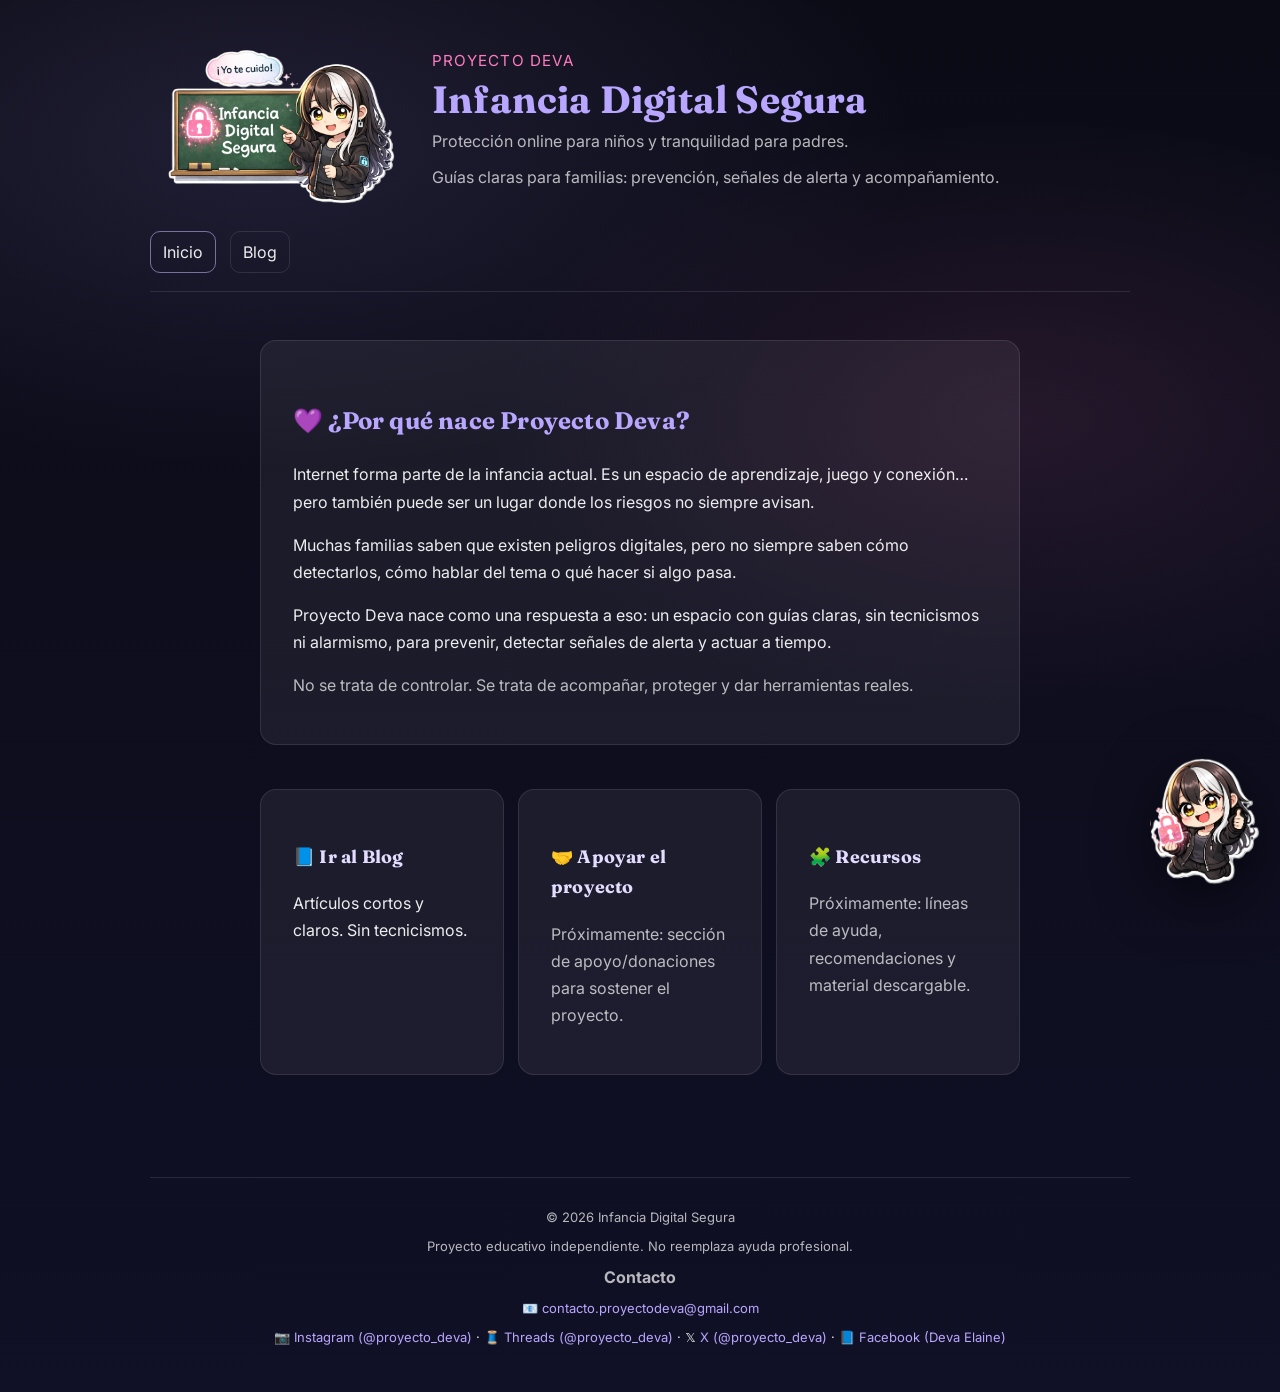
==== index.html @ b54700ee "v1.6.0 ## [v1.6.0] - 21/03/2026 ### Agregado -Se agregas redes sociales -nuevo blog "como-hablar-sin" ====
<!DOCTYPE html>
<html lang="es">
<head>
  <meta charset="UTF-8" />
  <meta name="viewport" content="width=device-width, initial-scale=1.0" />
  <link rel="icon" type="image/png" href="assets/favicon.png">

  <title>Infancia Digital Segura — Proyecto Deva</title>

  <link rel="canonical" href="https://proyectodeva.com.ar/">

  <link rel="preconnect" href="https://fonts.googleapis.com">
  <link rel="preconnect" href="https://fonts.gstatic.com" crossorigin>
  <link href="https://fonts.googleapis.com/css2?family=Fraunces:opsz,wght@9..144,600;9..144,700&family=Inter:wght@400;500;600&display=swap" rel="stylesheet">

  <meta property="og:title" content="Infancia Digital Segura">
  <meta property="og:description" content="Guías claras para familias: señales de alerta, prevención y acompañamiento.">
  <meta property="og:type" content="website">
  <meta property="og:url" content="https://proyectodeva.com.ar/">
  <meta property="og:image" content="https://proyectodeva.com.ar/assets/og.png">

  <meta name="twitter:card" content="summary_large_image">
  <meta name="twitter:image" content="https://proyectodeva.com.ar/assets/og.png">
  <meta name="twitter:title" content="Infancia Digital Segura">
  <meta name="twitter:description" content="Guías claras para familias: señales de alerta, prevención y acompañamiento.">

  <meta name="description" content="Proyecto educativo con guías claras para ayudar a familias a prevenir riesgos digitales." />
  <link rel="stylesheet" href="style.css" />

  <script defer src="https://cloud.umami.is/script.js"
        data-website-id="581198da-6746-4ecf-85ae-445f8507fffd">
  </script>
</head>

<body>

 <a class="deva-float" href="deva.html" aria-label="Conocer a Deva">
  <img src="assets/deva-sticker.png" alt="Deva, guardiana del proyecto">
</a>

  <header class="container header">

    <!-- HERO: Deva a la izquierda + texto a la derecha -->
    <div class="brand hero-layout">

      <div class="hero-image">
        <img src="assets/deva-hero.png" alt="Deva presentando Infancia Digital Segura">
      </div>

      <div class="hero-text">
        <p class="kicker">Proyecto Deva</p>

        <h1>Infancia Digital Segura</h1>

        <p class="subtitle">Protección online para niños y tranquilidad para padres.</p>

        <p class="muted">
          Guías claras para familias: prevención, señales de alerta y acompañamiento.
        </p>
      </div>

    </div>

    <nav class="nav">
      <a class="active" href="/">Inicio</a>
      <a href="blog.html">Blog</a>
    </nav>

  </header>

  <main class="container">

    <section class="card">
      <h2>💜 ¿Por qué nace Proyecto Deva?</h2>

      <p>
        Internet forma parte de la infancia actual. Es un espacio de aprendizaje,
        juego y conexión… pero también puede ser un lugar donde los riesgos no siempre avisan.
      </p>

      <p>
        Muchas familias saben que existen peligros digitales, pero no siempre saben
        cómo detectarlos, cómo hablar del tema o qué hacer si algo pasa.
      </p>

      <p>
        Proyecto Deva nace como una respuesta a eso:
        un espacio con guías claras, sin tecnicismos ni alarmismo,
        para prevenir, detectar señales de alerta y actuar a tiempo.
      </p>

      <p class="muted">
        No se trata de controlar. Se trata de acompañar, proteger y dar herramientas reales.
      </p>
    </section>

    <section class="grid">
      <a class="card linkcard" href="blog.html">
        <h3>📘 Ir al Blog</h3>
        <p>Artículos cortos y claros. Sin tecnicismos.</p>
      </a>

      <div class="card">
        <h3>🤝 Apoyar el proyecto</h3>
        <p class="muted">Próximamente: sección de apoyo/donaciones para sostener el proyecto.</p>
      </div>

      <div class="card">
        <h3>🧩 Recursos</h3>
        <p class="muted">Próximamente: líneas de ayuda, recomendaciones y material descargable.</p>
      </div>
    </section>

  </main>

  <footer class="container footer">
    <div>
      <p class="muted small">© <span id="year"></span> Infancia Digital Segura</p>
      <p class="muted small">Proyecto educativo independiente. No reemplaza ayuda profesional.</p>
    </div>

    <div class="footer-block">
      <p class="footer-title">Contacto</p>

      <p class="small">
        📧 <a href="mailto:contacto.proyectodeva@gmail.com">contacto.proyectodeva@gmail.com</a>
      </p>

      <p class="small">
        📷
         <a href="https://www.instagram.com/proyecto_deva/" target="_blank" rel="noopener noreferrer">
          Instagram (@proyecto_deva)
        </a>
        ·
        🧵
        <a href="https://www.threads.com/@proyecto_deva" target="_blank" rel="noopener noreferrer">
          Threads (@proyecto_deva)
        </a>
        ·
        𝕏
        <a href="https://x.com/proyecto_deva" target="_blank" rel="noopener noreferrer">
          X (@proyecto_deva)
        </a>
        ·
        📘
        <a href="https://www.facebook.com/ProyectoDeva" target="_blank" rel="noopener noreferrer">
          Facebook (Deva Elaine)
        </a>

         <!--
          ·
          🎵
          <a href="https://www.tiktok.com/@proyecto_deva" target="_blank" rel="noopener noreferrer">
          TikTok (@proyecto_deva)
          </a> -->
      </p>
    </div>
  </footer>

  <script>
    document.getElementById("year").textContent = new Date().getFullYear();
  </script>

</body>
</html>
---- style.css ----
:root {
  /* Base “noche suave” */
  --bg: #0b0b16;
  --bg-2: #101026;

  /* Superficies/cards */
  --card: rgba(255, 255, 255, 0.06);
  --card-2: rgba(255, 255, 255, 0.08);

  /* Bordes/sombras */
  --border: rgba(255, 255, 255, 0.10);
  --shadow: 0 16px 40px rgba(0, 0, 0, 0.35);

  /* Texto */
  --text: rgba(255, 255, 255, 0.92);
  --muted: rgba(255, 255, 255, 0.70);

  /* Acentos */
  --lavender: #b9a6ff;
  --pink: #ff7bbf;
  --accent: var(--lavender);
  --accent-2: var(--pink);

  /* Glow */
  --glow: 0 0 0 3px rgba(185, 166, 255, 0.18);

  /* Fuentes */
  --font-body: "Inter", system-ui, -apple-system, Segoe UI, Roboto, Arial, sans-serif;
  --font-title: "Fraunces", ui-serif, Georgia, "Times New Roman", serif;
}

h1, h2, h3, .brand h1 {
  font-family: var(--font-title);
  letter-spacing: 0.2px;
}

*{ box-sizing: border-box; }

body{
  margin: 0;
  font-family: var(--font-body); 
  background: radial-gradient(1200px 600px at 20% 10%, rgba(185, 166, 255, 0.12), transparent 55%),
              radial-gradient(900px 500px at 80% 30%, rgba(255, 123, 191, 0.10), transparent 60%),
              linear-gradient(180deg, var(--bg), var(--bg-2));
  color: var(--text);
}


.container{
  width: min(980px, 92%);
  margin: 0 auto;
}

.header{
  padding: 42px 0 18px;
  border-bottom: 1px solid var(--border);
}

.brand h1{
  margin: 0 0 8px;
  color: var(--accent);
  font-size: 38px;
}

.subtitle{
  margin: 0;
  color: var(--muted);
}

.nav{
  margin-top: 18px;
  display: flex;
  gap: 14px;
  flex-wrap: wrap;
}

.nav a{
  color: var(--text);
  text-decoration: none;
  padding: 10px 12px;
  border: 1px solid var(--border);
  border-radius: 10px;
}

.nav a.active{
  border-color: rgba(199,184,255,0.55);
}

main{
  padding: 26px 0 40px;
}

.card{
  background: var(--card);
  border: 1px solid var(--border);
  border-radius: 16px;
  padding: 28px 32px;
  margin: 22px 0;
  line-height: 1.7;
}

.grid{
  display: grid;
  gap: 14px;
  grid-template-columns: repeat(auto-fit, minmax(240px, 1fr));
}

.linkcard{
  display: block;
  color: inherit;
  text-decoration: none;
}

.list{
  margin: 14px 0 20px;
  padding-left: 22px;
}

.list li{
  margin-bottom: 8px;
}

.muted{ color: var(--muted); }
.small{ font-size: 13px; }

.footer{
  padding: 18px 0 34px;
  border-top: 1px solid var(--border);
  text-align: center;
  margin-top: 40px;
}

.footer a{
  color: var(--accent);
  text-decoration: none;
}

.footer-title{
  margin: 0 0 6px;
  color: var(--muted);
  font-weight: bold;
}

h2 {
  margin-top: 32px;
  font-size: 24px;
  color: var(--accent);
}

h3 {
  margin-top: 24px;
  font-size: 18px;
  color: #e4dcff;
}

main.container {
  max-width: 760px;
}

.share-box {
  text-align: center;
  max-width: 600px;
  margin: 40px auto 0 auto;
}

.share-buttons {
  margin-top: 12px;
  display: flex;
  gap: 12px;
  justify-content: center;
  flex-wrap: wrap;
}

.share-buttons button {
  background: var(--accent);
  border: none;
  padding: 10px 16px;
  border-radius: 8px;
  cursor: pointer;
  font-weight: 600;
  color: #111;
  transition: 0.2s ease;
}

.share-buttons button:hover {
  transform: translateY(-2px);
  opacity: 0.9;
}

.kicker{
  margin: 0 0 6px 0;
  font-size: 0.95rem;
  color: var(--pink, #ff7bbd);
  letter-spacing: .08em;
  text-transform: uppercase;
}

.deva-float{
  position: fixed;
  right: 20px;
  bottom: 20px;
  z-index: 1000;
  width: 110px;
  height: 110px;
  display: flex;
  align-items: center;
  justify-content: center;
  transition: transform .2s ease;
}

.deva-float img{
  width: 100%;
  height: auto;
  filter: drop-shadow(0 15px 30px rgba(0,0,0,.6));
}

.deva-float:hover{
  transform: scale(1.08);
}
.hero-layout{
  display: flex;
  align-items: center;
  gap: 32px;
}

.hero-image img{
  width: 250px;
  height: auto;
}

.hero-text{
  max-width: 600px;
}

@media (max-width: 900px){
  .hero-layout{
    flex-direction: column;
    text-align: center;
    gap: 16px;
  }

  .hero-image img{
    width: 200px;
  }
}

/* ===== Página secreta de Deva (Easter Egg) ===== */

.secret-wrap{
  position: relative;
}

.secret-title{
  display: flex;
  align-items: center;
  gap: 12px;
}

.secret-badge{
  font-size: .85rem;
  letter-spacing: .12em;
  text-transform: uppercase;
  color: rgba(255, 180, 220, .95);
}

.playful{
  border: 1px dashed rgba(255,255,255,.18);
}

.deva-row{
  display: flex;
  align-items: center;
  gap: 18px;
}

.deva-row img{
  width: 110px;
  height: auto;
  filter: drop-shadow(0 12px 26px rgba(0,0,0,.55));
}

.note{
  margin-top: 12px;
  padding: 10px 12px;
  border-radius: 14px;
  background: rgba(255, 255, 255, 0.05);
  border: 1px solid rgba(255,255,255,.10);
  font-size: .95rem;
}

.smallchip{
  display: inline-block;
  padding: 6px 10px;
  border-radius: 999px;
  background: rgba(255,255,255,.06);
  border: 1px solid rgba(255,255,255,.10);
  font-size: .9rem;
  margin: 6px 6px 0 0;
}

.secret-grid{
  display: grid;
  grid-template-columns: 1fr 1fr;
  gap: 18px;
}

@media (max-width: 900px){
  .secret-grid{
    grid-template-columns: 1fr;
  }
}

/* Deva pequeña al lado del título */

.secret-title{
  display: flex;
  align-items: center;
  gap: 14px;
}

.title-deva{
  width: 60px;
  height: auto;
  filter: drop-shadow(0 8px 18px rgba(0,0,0,.5));
}
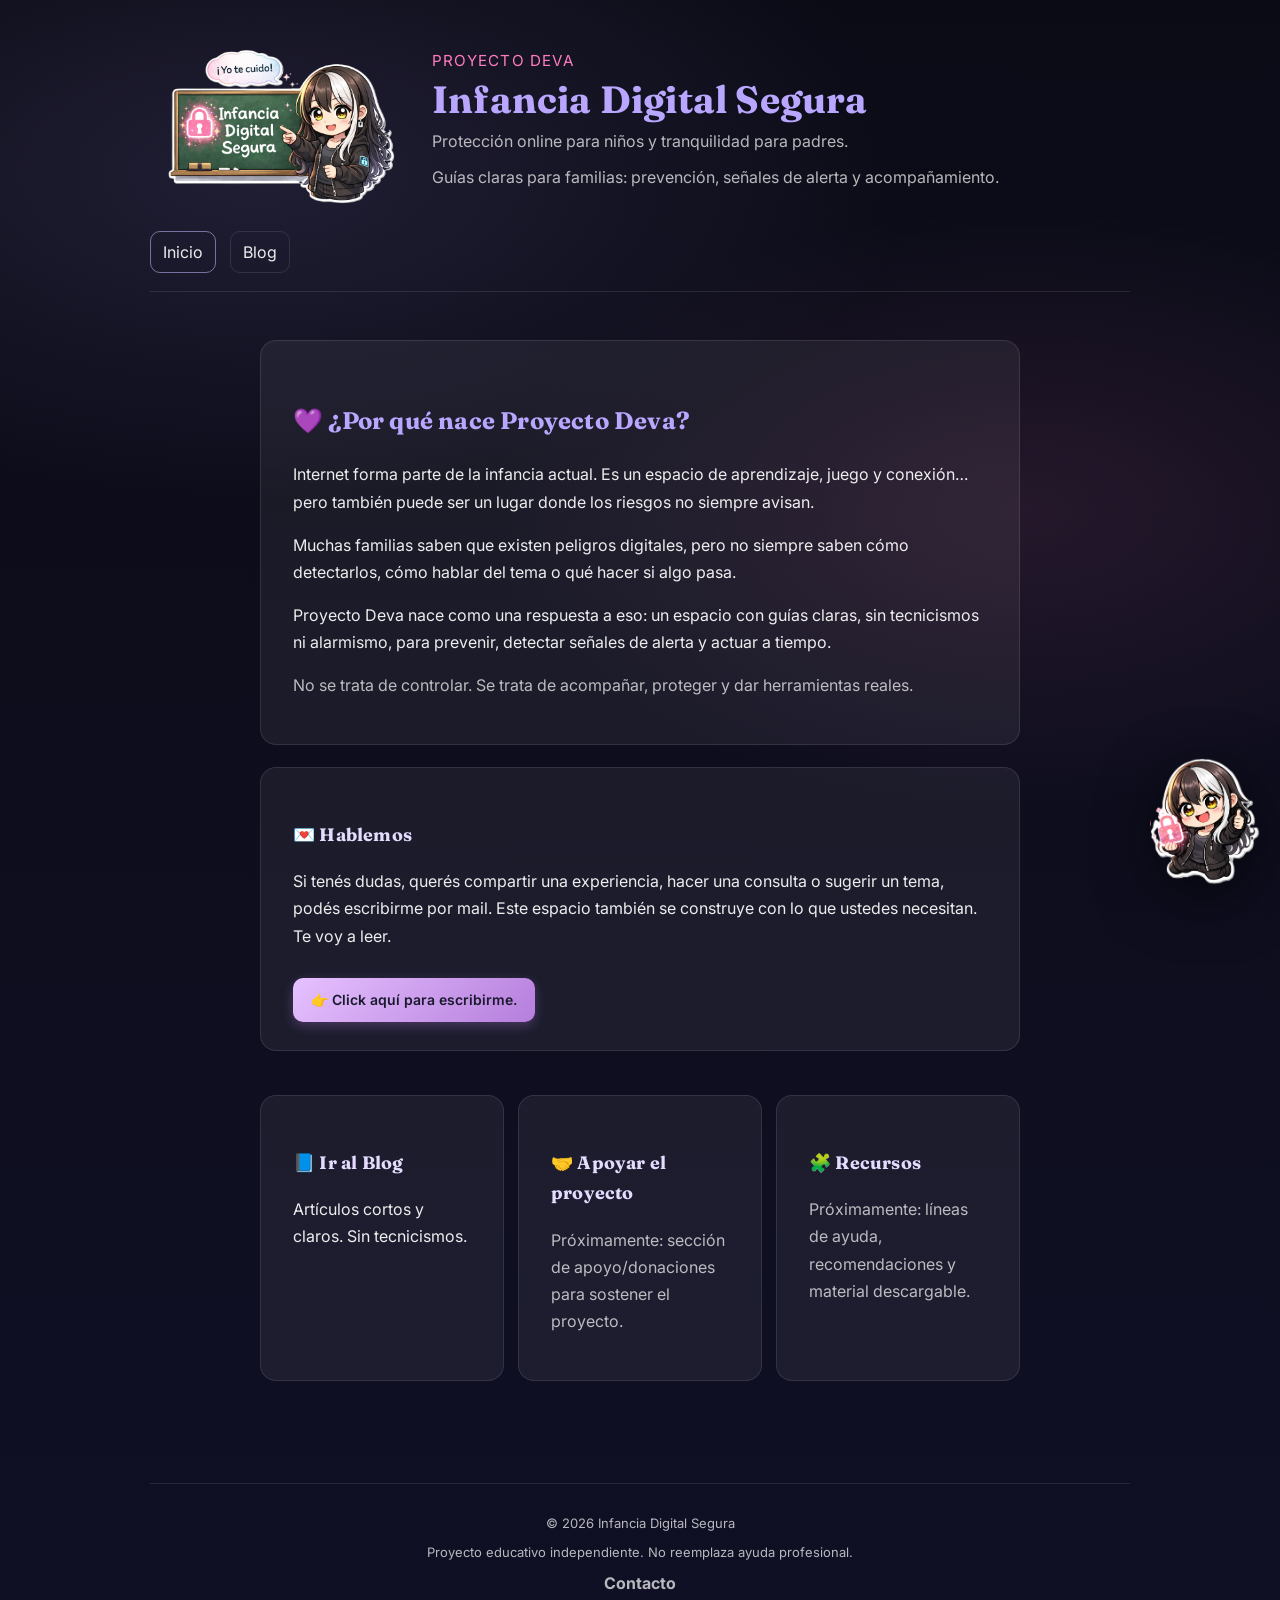
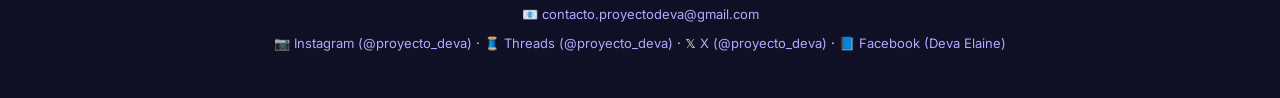
==== commit 9249628e: "v1.6.1 -Se mejora Mensaje de contacto y se añade boton de contacto en el inicio." ====
--- a/index.html
+++ b/index.html
@@ -92,6 +92,19 @@
       <p class="muted">
         No se trata de controlar. Se trata de acompañar, proteger y dar herramientas reales.
       </p>
+
+    </section>
+      <div class="card">
+        <h3>💌 Hablemos</h3>
+         <p>
+            Si tenés dudas, querés compartir una experiencia, hacer una consulta o sugerir un tema,
+            podés escribirme por mail. Este espacio también se construye con lo que ustedes necesitan.
+            Te voy a leer.
+          </p>
+            <a class="btn-mail" href="mailto:contacto.proyectodeva@gmail.com"> 
+              👉 Click aquí para escribirme.
+            </a>
+      </div>
     </section>
 
     <section class="grid">
--- a/style.css
+++ b/style.css
@@ -322,4 +322,21 @@
   width: 60px;
   height: auto;
   filter: drop-shadow(0 8px 18px rgba(0,0,0,.5));
+}
+
+.btn-mail {
+  display: inline-block;
+  margin-top: 12px;
+  padding: 10px 18px;
+
+  background: linear-gradient(135deg, #e6c1ff, #b57edc); /* lavanda */
+  color: #1a1a2e;
+
+  border-radius: 10px;
+  text-decoration: none;
+  font-weight: 600;
+  font-size: 14px;
+
+  box-shadow: 0 4px 12px rgba(181, 126, 220, 0.3);
+  transition: all 0.2s ease;
 }
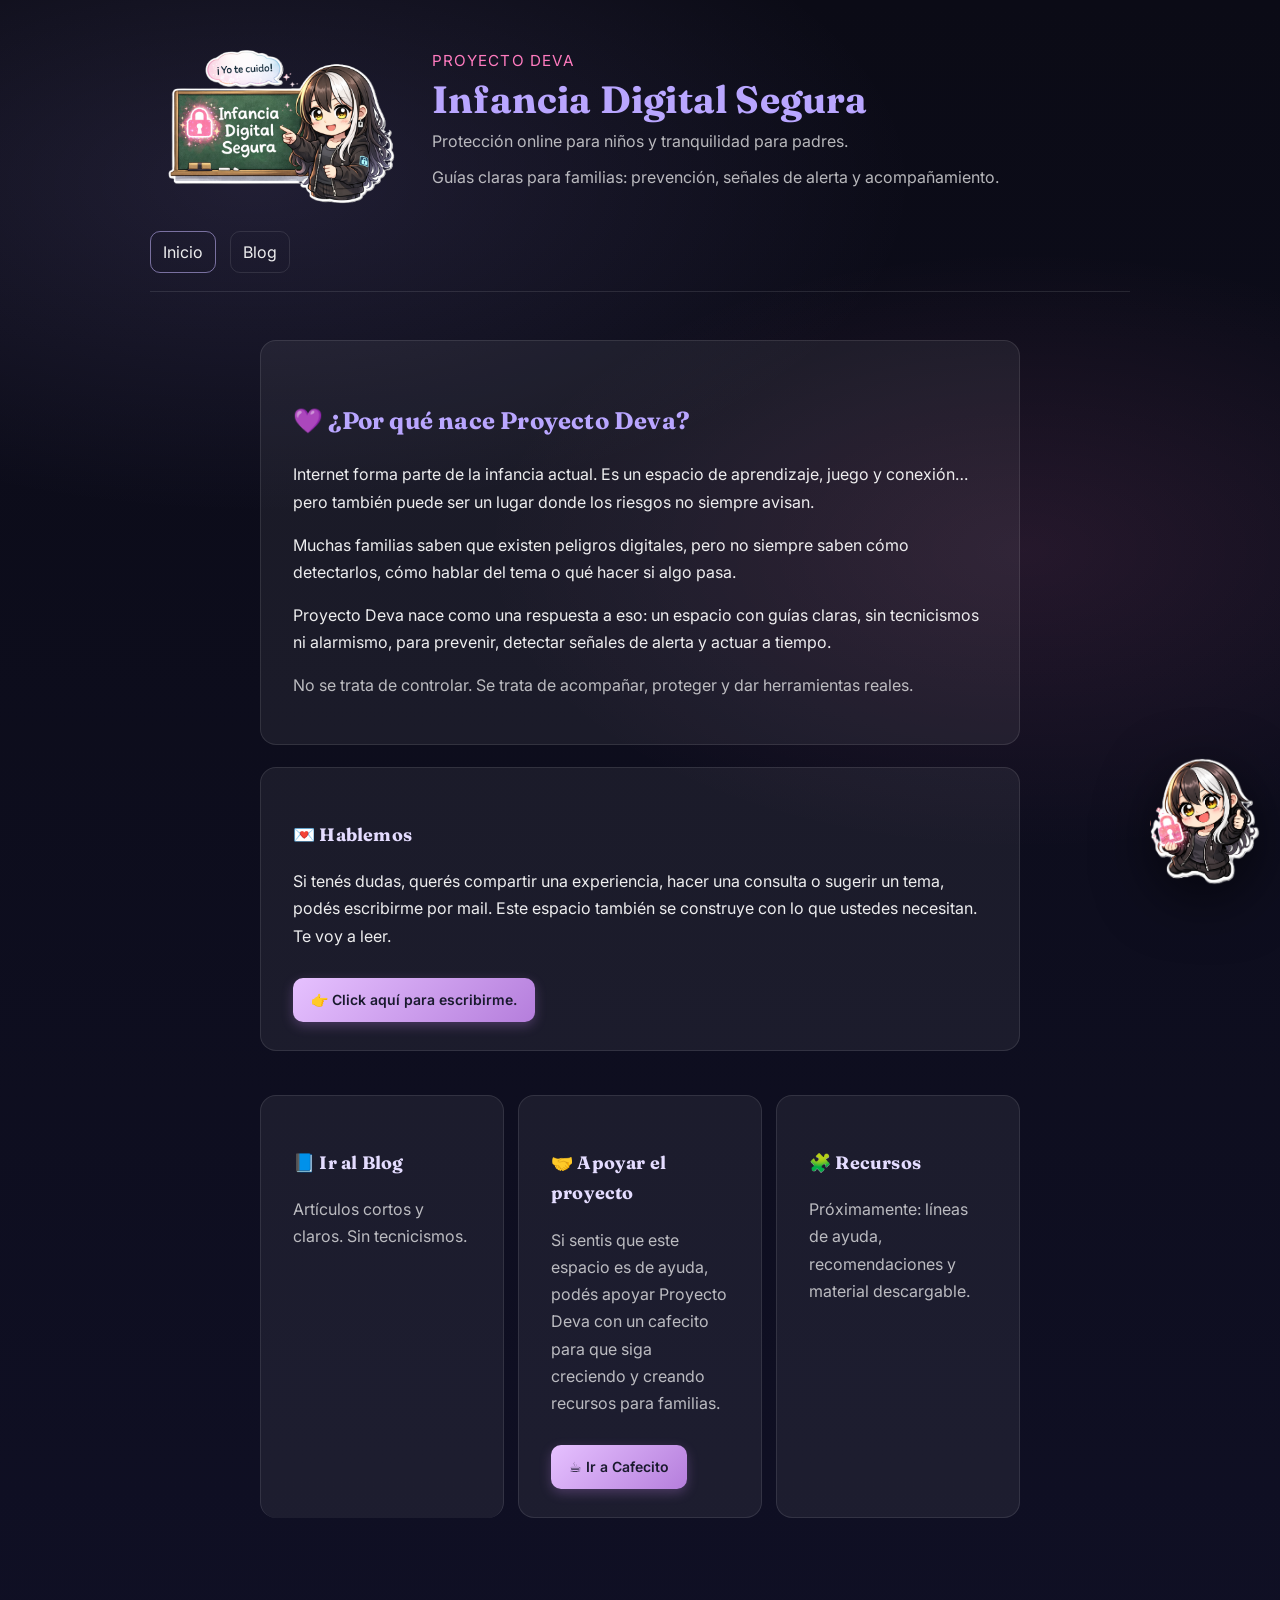
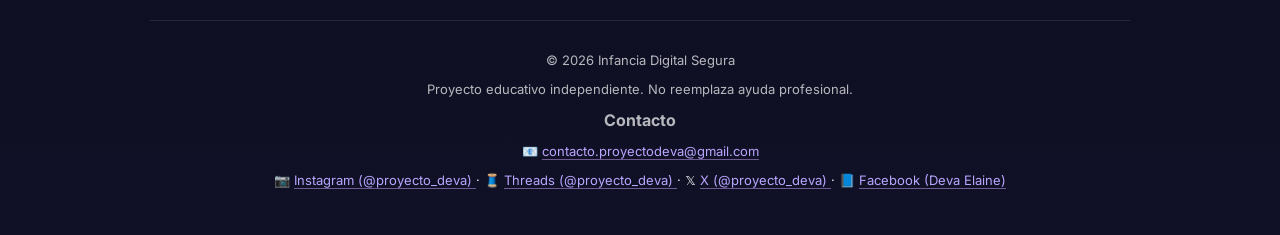
==== commit 69e7bc49: "Add cafecito support card and style updates v1.6.3A - add a support card linking to Cafecito in inde" ====
--- a/index.html
+++ b/index.html
@@ -113,10 +113,16 @@
         <p>Artículos cortos y claros. Sin tecnicismos.</p>
       </a>
 
-      <div class="card">
-        <h3>🤝 Apoyar el proyecto</h3>
-        <p class="muted">Próximamente: sección de apoyo/donaciones para sostener el proyecto.</p>
-      </div>
+        <div class="card">
+          <h3>🤝 Apoyar el proyecto</h3>
+            <p class="muted">
+              Si sentis que este espacio es de ayuda, podés apoyar Proyecto Deva con un cafecito
+              para que siga creciendo y creando recursos para familias.
+            </p>
+            <a class="btn-mail" href="https://cafecito.app/proyectodeva" target="_blank" rel="noopener noreferrer">
+            ☕ Ir a Cafecito
+            </a>
+          </div>
 
       <div class="card">
         <h3>🧩 Recursos</h3>
--- a/style.css
+++ b/style.css
@@ -1,41 +1,47 @@
+/* =========================
+   🎨 VARIABLES
+========================= */
 :root {
-  /* Base “noche suave” */
+  /* fondo */
   --bg: #0b0b16;
   --bg-2: #101026;
 
-  /* Superficies/cards */
+  /* cards */
   --card: rgba(255, 255, 255, 0.06);
   --card-2: rgba(255, 255, 255, 0.08);
 
-  /* Bordes/sombras */
+  /* bordes */
   --border: rgba(255, 255, 255, 0.10);
   --shadow: 0 16px 40px rgba(0, 0, 0, 0.35);
 
-  /* Texto */
+  /* texto */
   --text: rgba(255, 255, 255, 0.92);
   --muted: rgba(255, 255, 255, 0.70);
 
-  /* Acentos */
+  /* colores */
   --lavender: #b9a6ff;
   --pink: #ff7bbf;
   --accent: var(--lavender);
   --accent-2: var(--pink);
 
-  /* Glow */
+  /* glow */
   --glow: 0 0 0 3px rgba(185, 166, 255, 0.18);
 
-  /* Fuentes */
+  /* fuentes */
   --font-body: "Inter", system-ui, -apple-system, Segoe UI, Roboto, Arial, sans-serif;
   --font-title: "Fraunces", ui-serif, Georgia, "Times New Roman", serif;
 }
 
+/* títulos */
 h1, h2, h3, .brand h1 {
   font-family: var(--font-title);
-  letter-spacing: 0.2px;
-}
-
+    letter-spacing: 0.2px;
+}
+
+/* reset */
 *{ box-sizing: border-box; }
 
+/* fondo general */
 body{
   margin: 0;
   font-family: var(--font-body); 
@@ -45,28 +51,32 @@
   color: var(--text);
 }
 
-
+/* contenedor */
 .container{
   width: min(980px, 92%);
   margin: 0 auto;
 }
 
+/* header */
 .header{
   padding: 42px 0 18px;
   border-bottom: 1px solid var(--border);
 }
 
+/* título principal */
 .brand h1{
   margin: 0 0 8px;
   color: var(--accent);
   font-size: 38px;
 }
 
+/* subtítulo */
 .subtitle{
   margin: 0;
   color: var(--muted);
 }
 
+/* navegación */
 .nav{
   margin-top: 18px;
   display: flex;
@@ -86,10 +96,12 @@
   border-color: rgba(199,184,255,0.55);
 }
 
+/* main */
 main{
   padding: 26px 0 40px;
 }
 
+/* cards */
 .card{
   background: var(--card);
   border: 1px solid var(--border);
@@ -99,18 +111,33 @@
   line-height: 1.7;
 }
 
+/* grilla */
 .grid{
   display: grid;
   gap: 14px;
   grid-template-columns: repeat(auto-fit, minmax(240px, 1fr));
 }
 
-.linkcard{
+/* card clickeable */
+.linkcard,
+.linkcard:visited,
+.linkcard:hover,
+.linkcard:active {
   display: block;
   color: inherit;
   text-decoration: none;
-}
-
+  border-bottom: none;
+}
+
+.linkcard h3 {
+  color: #e4dcff;
+}
+
+.linkcard p {
+  color: var(--muted);
+}
+
+/* listas */
 .list{
   margin: 14px 0 20px;
   padding-left: 22px;
@@ -120,14 +147,16 @@
   margin-bottom: 8px;
 }
 
+/* texto secundario */
 .muted{ color: var(--muted); }
 .small{ font-size: 13px; }
 
+/* footer */
 .footer{
   padding: 18px 0 34px;
   border-top: 1px solid var(--border);
   text-align: center;
-  margin-top: 40px;
+ margin-top: 40px;
 }
 
 .footer a{
@@ -195,6 +224,7 @@
   text-transform: uppercase;
 }
 
+/* Deva flotante */
 .deva-float{
   position: fixed;
   right: 20px;
@@ -217,6 +247,16 @@
 .deva-float:hover{
   transform: scale(1.08);
 }
+
+.deva-float,
+.deva-float:visited,
+.deva-float:hover,
+.deva-float:active {
+  text-decoration: none;
+  border-bottom: none;
+}
+
+/* layout hero */
 .hero-layout{
   display: flex;
   align-items: center;
@@ -232,6 +272,7 @@
   max-width: 600px;
 }
 
+/* responsive */
 @media (max-width: 900px){
   .hero-layout{
     flex-direction: column;
@@ -239,11 +280,10 @@
     gap: 16px;
   }
 
-  .hero-image img{
+    .hero-image img{
     width: 200px;
   }
 }
-
 /* ===== Página secreta de Deva (Easter Egg) ===== */
 
 .secret-wrap{
@@ -324,12 +364,51 @@
   filter: drop-shadow(0 8px 18px rgba(0,0,0,.5));
 }
 
+
+/* =========================
+   🔗 LINKS
+========================= */
+
+/* todos los links */
+a {
+  color: #c9a6ff;
+  text-decoration: none;
+  border-bottom: 1px solid rgba(201, 166, 255, 0.5);
+}
+
+/* visitados */
+a:visited {
+  color: rgba(201, 166, 255, 0.7);
+}
+
+/* click */
+a:active {
+  border-bottom: 1px solid #f0d4ff;
+}
+
+/* hover */
+a:hover {
+  color: #f0d4ff; 
+  text-decoration: underline;
+}
+
+/* links del blog */
+.list a,
+.list a:visited {
+  color: #c9a6ff;
+}
+
+/* =========================
+   🔘 BOTÓN (CAFECITO / MAIL)
+========================= */
+
+/* base */
 .btn-mail {
   display: inline-block;
   margin-top: 12px;
   padding: 10px 18px;
 
-  background: linear-gradient(135deg, #e6c1ff, #b57edc); /* lavanda */
+  background: linear-gradient(135deg, #e6c1ff, #b57edc);
   color: #1a1a2e;
 
   border-radius: 10px;
@@ -339,4 +418,23 @@
 
   box-shadow: 0 4px 12px rgba(181, 126, 220, 0.3);
   transition: all 0.2s ease;
+}
+
+/* evita que <a> lo rompa */
+.btn-mail,
+.btn-mail:visited {
+  color: #1a1a2e;
+  border-bottom: none;
+}
+
+/* hover */
+.btn-mail:hover {
+  color: #1a1a2e;
+  text-decoration: none;
+  transform: translateY(-2px);
+}
+
+/* click */
+.btn-mail:active {
+  transform: translateY(0);
 }
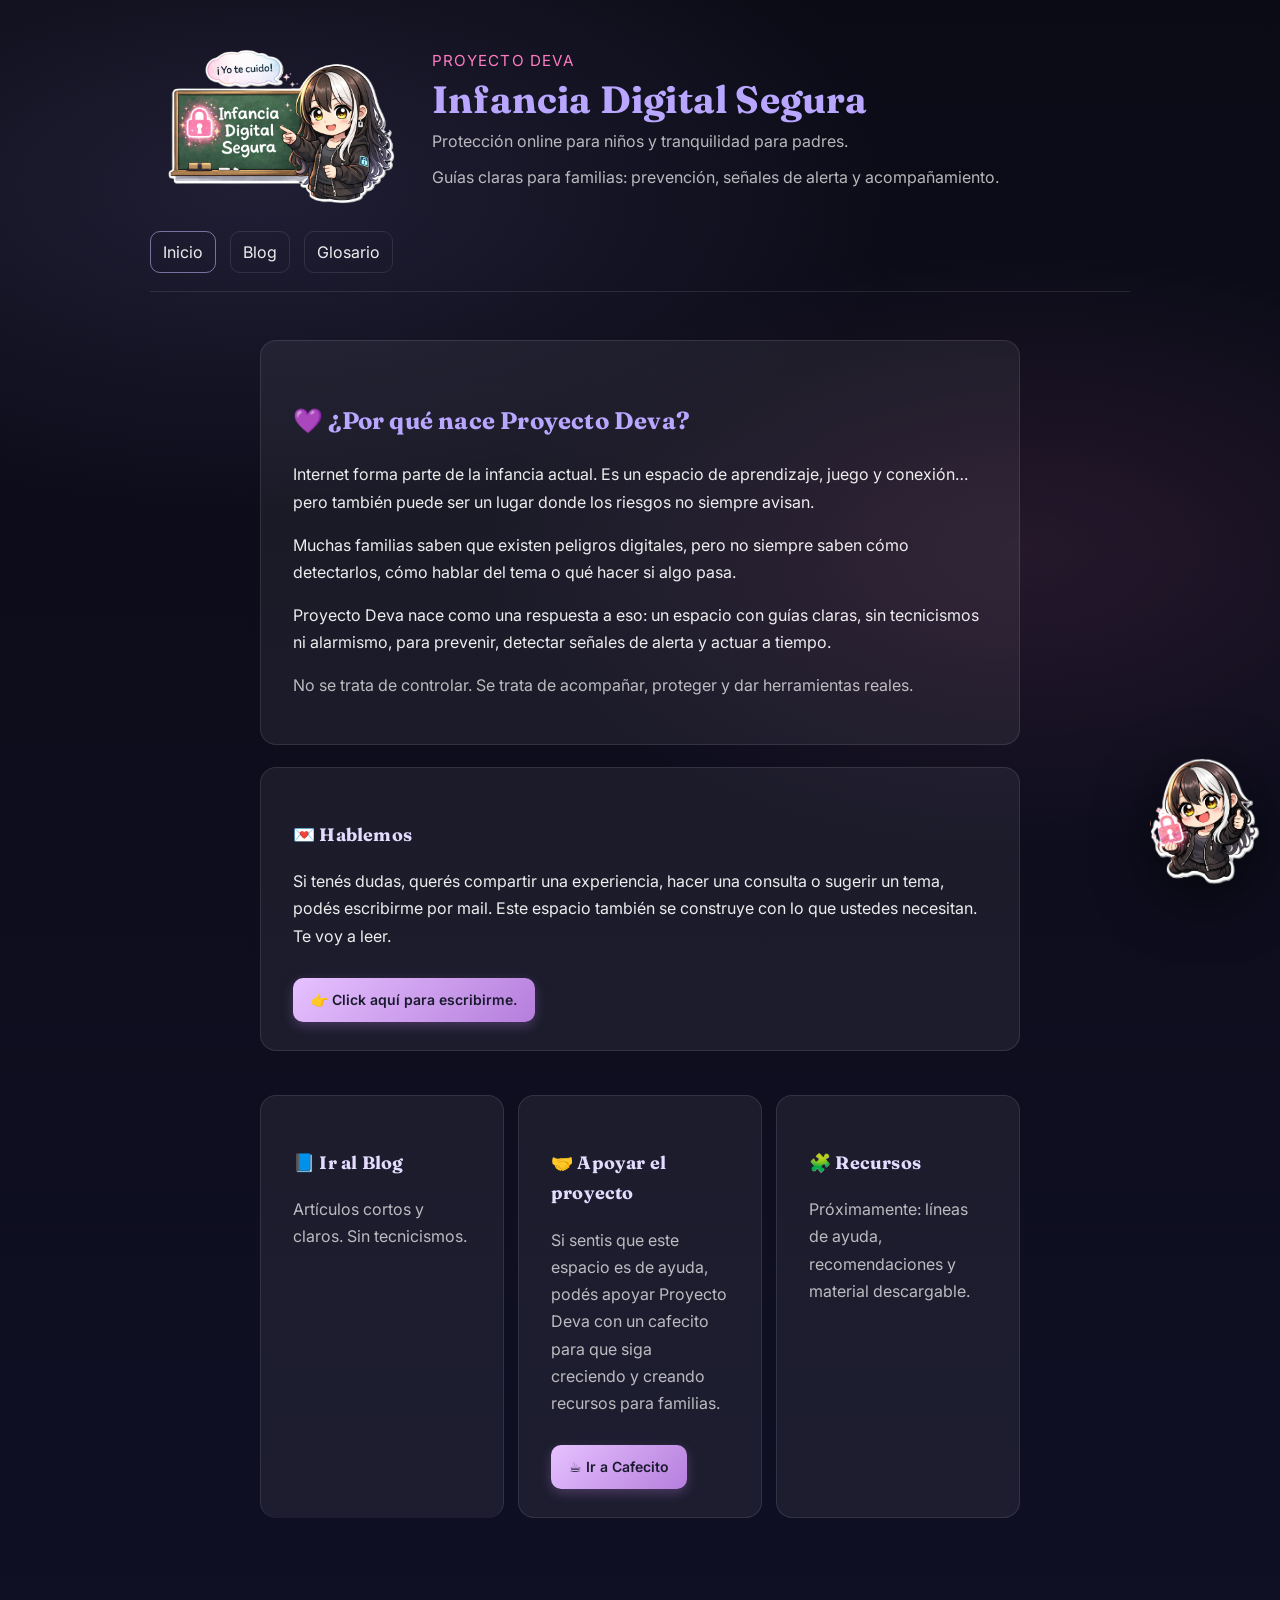
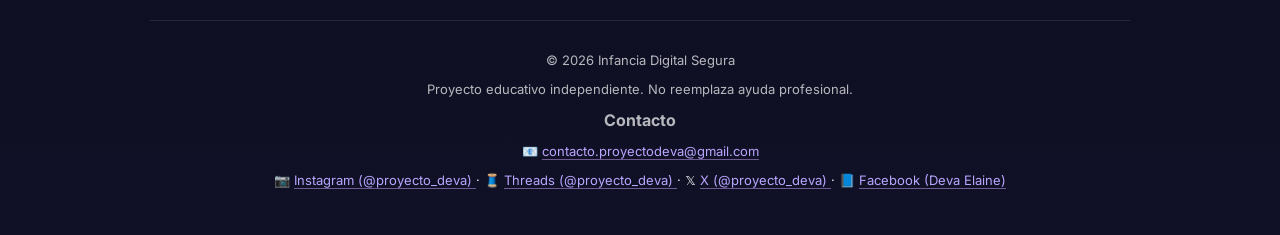
==== commit ee311c50: "1.7.0 - Add glossary page and site updates Introduce a new glosario.html (glossary) with searchable " ====
--- a/index.html
+++ b/index.html
@@ -64,6 +64,7 @@
     <nav class="nav">
       <a class="active" href="/">Inicio</a>
       <a href="blog.html">Blog</a>
+      <a href="glosario.html" class="btn">Glosario</a>
     </nav>
 
   </header>
--- a/style.css
+++ b/style.css
@@ -437,4 +437,91 @@
 /* click */
 .btn-mail:active {
   transform: translateY(0);
+}
+
+/* Glosario */
+
+.glossary-search {
+  width: 100%;
+  margin-top: 0.75rem;
+  padding: 0.9rem 1rem;
+  border-radius: 14px;
+  border: 1px solid rgba(201, 170, 255, 0.18);
+  background: rgba(255, 255, 255, 0.04);
+  color: inherit;
+  font: inherit;
+  outline: none;
+}
+
+.glossary-search::placeholder {
+  color: rgba(255, 255, 255, 0.45);
+}
+
+.glossary-search:focus {
+  border-color: rgba(201, 170, 255, 0.4);
+  box-shadow: 0 0 0 3px rgba(201, 170, 255, 0.08);
+}
+
+.glossary-empty {
+  margin-top: 0.8rem;
+}
+
+.glossary-list {
+  display: grid;
+  gap: 0.9rem;
+  margin-top: 1rem;
+}
+
+.glossary-item {
+  border: 1px solid rgba(201, 170, 255, 0.12);
+  border-radius: 16px;
+  background: rgba(255, 255, 255, 0.025);
+  overflow: hidden;
+}
+
+.glossary-item summary {
+  cursor: pointer;
+  list-style: none;
+  padding: 1rem 1.2rem;
+  font-weight: 600;
+  position: relative;
+}
+
+.glossary-item summary::-webkit-details-marker {
+  display: none;
+}
+
+.glossary-item summary::after {
+  content: "+";
+  position: absolute;
+  right: 1.2rem;
+  top: 50%;
+  transform: translateY(-50%);
+  opacity: 0.8;
+}
+
+.glossary-item[open] summary::after {
+  content: "–";
+}
+
+.glossary-item p {
+  padding: 0 1.2rem 1rem;
+  margin: 0;
+}
+
+.glossary-intro {
+  margin: 0.5rem 0 1rem;
+  max-width: 760px;
+}
+.glossary-letter {
+  margin: 1.6rem 0 0.6rem;
+  font-family: "Fraunces", serif;
+  font-size: 1.2rem;
+  color: #ffb9ea;
+  opacity: 0.95;
+  letter-spacing: 0.05em;
+}
+.glossary-item:hover {
+  border-color: rgba(201, 170, 255, 0.3);
+  background: rgba(255, 255, 255, 0.04);
 }
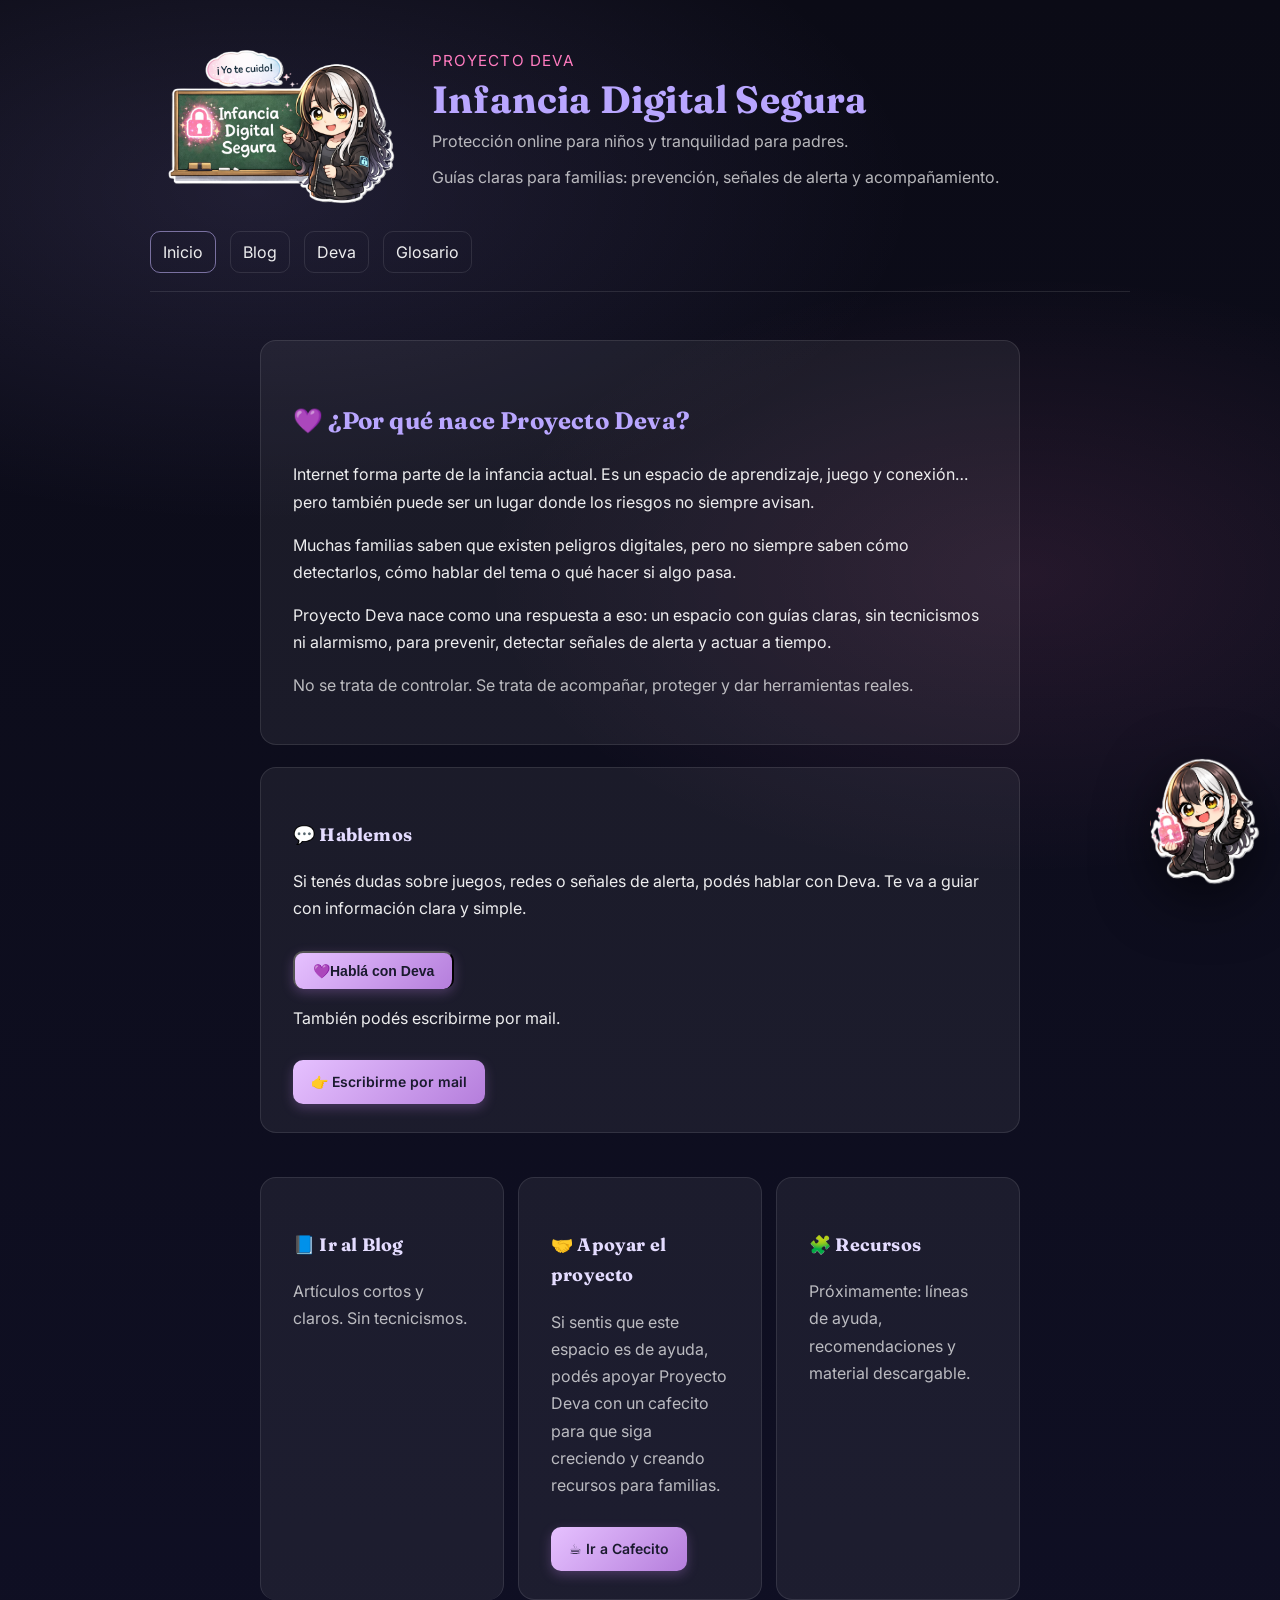
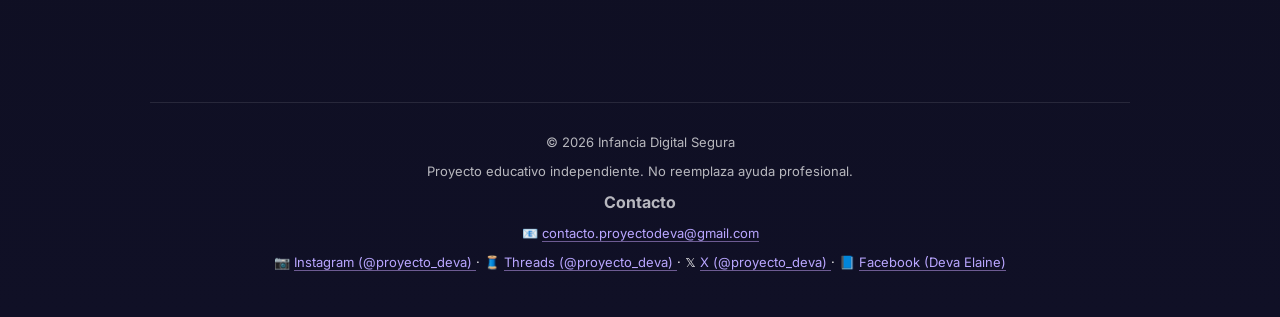
==== commit 27961ba6: "chatbot v2: intents + mejora de respuestas" ====
--- a/index.html
+++ b/index.html
@@ -1,185 +1,248 @@
-<!DOCTYPE html>
+<!doctype html>
 <html lang="es">
-<head>
-  <meta charset="UTF-8" />
-  <meta name="viewport" content="width=device-width, initial-scale=1.0" />
-  <link rel="icon" type="image/png" href="assets/favicon.png">
-
-  <title>Infancia Digital Segura — Proyecto Deva</title>
-
-  <link rel="canonical" href="https://proyectodeva.com.ar/">
-
-  <link rel="preconnect" href="https://fonts.googleapis.com">
-  <link rel="preconnect" href="https://fonts.gstatic.com" crossorigin>
-  <link href="https://fonts.googleapis.com/css2?family=Fraunces:opsz,wght@9..144,600;9..144,700&family=Inter:wght@400;500;600&display=swap" rel="stylesheet">
-
-  <meta property="og:title" content="Infancia Digital Segura">
-  <meta property="og:description" content="Guías claras para familias: señales de alerta, prevención y acompañamiento.">
-  <meta property="og:type" content="website">
-  <meta property="og:url" content="https://proyectodeva.com.ar/">
-  <meta property="og:image" content="https://proyectodeva.com.ar/assets/og.png">
-
-  <meta name="twitter:card" content="summary_large_image">
-  <meta name="twitter:image" content="https://proyectodeva.com.ar/assets/og.png">
-  <meta name="twitter:title" content="Infancia Digital Segura">
-  <meta name="twitter:description" content="Guías claras para familias: señales de alerta, prevención y acompañamiento.">
-
-  <meta name="description" content="Proyecto educativo con guías claras para ayudar a familias a prevenir riesgos digitales." />
-  <link rel="stylesheet" href="style.css" />
-
-  <script defer src="https://cloud.umami.is/script.js"
-        data-website-id="581198da-6746-4ecf-85ae-445f8507fffd">
-  </script>
-</head>
-
-<body>
-
- <a class="deva-float" href="deva.html" aria-label="Conocer a Deva">
-  <img src="assets/deva-sticker.png" alt="Deva, guardiana del proyecto">
-</a>
-
-  <header class="container header">
-
-    <!-- HERO: Deva a la izquierda + texto a la derecha -->
-    <div class="brand hero-layout">
-
-      <div class="hero-image">
-        <img src="assets/deva-hero.png" alt="Deva presentando Infancia Digital Segura">
+  <head>
+    <meta charset="UTF-8" />
+    <meta name="viewport" content="width=device-width, initial-scale=1.0" />
+    <link rel="icon" type="image/png" href="assets/favicon.png" />
+
+    <title>Infancia Digital Segura — Proyecto Deva</title>
+
+    <link rel="canonical" href="https://proyectodeva.com.ar/" />
+
+    <link rel="preconnect" href="https://fonts.googleapis.com" />
+    <link rel="preconnect" href="https://fonts.gstatic.com" crossorigin />
+    <link
+      href="https://fonts.googleapis.com/css2?family=Fraunces:opsz,wght@9..144,600;9..144,700&family=Inter:wght@400;500;600&display=swap"
+      rel="stylesheet"
+    />
+
+    <meta property="og:title" content="Infancia Digital Segura" />
+    <meta
+      property="og:description"
+      content="Guías claras para familias: señales de alerta, prevención y acompañamiento."
+    />
+    <meta property="og:type" content="website" />
+    <meta property="og:url" content="https://proyectodeva.com.ar/" />
+    <meta
+      property="og:image"
+      content="https://proyectodeva.com.ar/assets/og.png"
+    />
+
+    <meta name="twitter:card" content="summary_large_image" />
+    <meta
+      name="twitter:image"
+      content="https://proyectodeva.com.ar/assets/og.png"
+    />
+    <meta name="twitter:title" content="Infancia Digital Segura" />
+    <meta
+      name="twitter:description"
+      content="Guías claras para familias: señales de alerta, prevención y acompañamiento."
+    />
+
+    <meta
+      name="description"
+      content="Proyecto educativo con guías claras para ayudar a familias a prevenir riesgos digitales."
+    />
+    <link rel="stylesheet" href="style.css" />
+    <link rel="stylesheet" href="chatbot.css" />
+
+    <script
+      defer
+      src="https://cloud.umami.is/script.js"
+      data-website-id="581198da-6746-4ecf-85ae-445f8507fffd"
+    ></script>
+  </head>
+
+  <body>
+    <a
+      class="deva-float"
+      href="#"
+      onclick="openChatFromFloat(event)"
+      aria-label="Hablar con Deva"
+    >
+      <img src="assets/deva-sticker.png" alt="Deva, guardiana del proyecto" />
+    </a>
+
+    <header class="container header">
+      <!-- HERO: Deva a la izquierda + texto a la derecha -->
+      <div class="brand hero-layout">
+        <div class="hero-image">
+          <img
+            src="assets/deva-hero.png"
+            alt="Deva presentando Infancia Digital Segura"
+          />
+        </div>
+
+        <div class="hero-text">
+          <p class="kicker">Proyecto Deva</p>
+
+          <h1>Infancia Digital Segura</h1>
+
+          <p class="subtitle">
+            Protección online para niños y tranquilidad para padres.
+          </p>
+
+          <p class="muted">
+            Guías claras para familias: prevención, señales de alerta y
+            acompañamiento.
+          </p>
+        </div>
       </div>
 
-      <div class="hero-text">
-        <p class="kicker">Proyecto Deva</p>
-
-        <h1>Infancia Digital Segura</h1>
-
-        <p class="subtitle">Protección online para niños y tranquilidad para padres.</p>
+      <nav class="nav">
+        <a class="active" href="/">Inicio</a>
+        <a href="blog.html">Blog</a>
+        <a href="deva.html" class="btn">Deva</a>
+        <a href="glosario.html" class="btn">Glosario</a>
+      </nav>
+    </header>
+
+    <main class="container">
+      <section class="card">
+        <h2>💜 ¿Por qué nace Proyecto Deva?</h2>
+
+        <p>
+          Internet forma parte de la infancia actual. Es un espacio de
+          aprendizaje, juego y conexión… pero también puede ser un lugar donde
+          los riesgos no siempre avisan.
+        </p>
+
+        <p>
+          Muchas familias saben que existen peligros digitales, pero no siempre
+          saben cómo detectarlos, cómo hablar del tema o qué hacer si algo pasa.
+        </p>
+
+        <p>
+          Proyecto Deva nace como una respuesta a eso: un espacio con guías
+          claras, sin tecnicismos ni alarmismo, para prevenir, detectar señales
+          de alerta y actuar a tiempo.
+        </p>
 
         <p class="muted">
-          Guías claras para familias: prevención, señales de alerta y acompañamiento.
-        </p>
-      </div>
-
-    </div>
-
-    <nav class="nav">
-      <a class="active" href="/">Inicio</a>
-      <a href="blog.html">Blog</a>
-      <a href="glosario.html" class="btn">Glosario</a>
-    </nav>
-
-  </header>
-
-  <main class="container">
-
-    <section class="card">
-      <h2>💜 ¿Por qué nace Proyecto Deva?</h2>
-
-      <p>
-        Internet forma parte de la infancia actual. Es un espacio de aprendizaje,
-        juego y conexión… pero también puede ser un lugar donde los riesgos no siempre avisan.
-      </p>
-
-      <p>
-        Muchas familias saben que existen peligros digitales, pero no siempre saben
-        cómo detectarlos, cómo hablar del tema o qué hacer si algo pasa.
-      </p>
-
-      <p>
-        Proyecto Deva nace como una respuesta a eso:
-        un espacio con guías claras, sin tecnicismos ni alarmismo,
-        para prevenir, detectar señales de alerta y actuar a tiempo.
-      </p>
-
-      <p class="muted">
-        No se trata de controlar. Se trata de acompañar, proteger y dar herramientas reales.
-      </p>
-
-    </section>
-      <div class="card">
-        <h3>💌 Hablemos</h3>
-         <p>
-            Si tenés dudas, querés compartir una experiencia, hacer una consulta o sugerir un tema,
-            podés escribirme por mail. Este espacio también se construye con lo que ustedes necesitan.
-            Te voy a leer.
-          </p>
-            <a class="btn-mail" href="mailto:contacto.proyectodeva@gmail.com"> 
-              👉 Click aquí para escribirme.
-            </a>
-      </div>
-    </section>
-
-    <section class="grid">
-      <a class="card linkcard" href="blog.html">
-        <h3>📘 Ir al Blog</h3>
-        <p>Artículos cortos y claros. Sin tecnicismos.</p>
-      </a>
+          No se trata de controlar. Se trata de acompañar, proteger y dar
+          herramientas reales.
+        </p>
+      </section>
+
+      <section class="card" id="chat-deva">
+        <h3>💬 Hablemos</h3>
+
+        <p>
+          Si tenés dudas sobre juegos, redes o señales de alerta, podés hablar
+          con Deva. Te va a guiar con información clara y simple.
+        </p>
+
+        <button class="btn-mail" onclick="openChatFromFloat(event)">
+          💜Hablá con Deva
+        </button>
+
+        <p>También podés escribirme por mail.</p>
+
+        <a class="btn-mail" href="mailto:contacto.proyectodeva@gmail.com">
+          👉 Escribirme por mail
+        </a>
+      </section>
+
+      <section class="grid">
+        <a class="card linkcard" href="blog.html">
+          <h3>📘 Ir al Blog</h3>
+          <p>Artículos cortos y claros. Sin tecnicismos.</p>
+        </a>
 
         <div class="card">
           <h3>🤝 Apoyar el proyecto</h3>
-            <p class="muted">
-              Si sentis que este espacio es de ayuda, podés apoyar Proyecto Deva con un cafecito
-              para que siga creciendo y creando recursos para familias.
-            </p>
-            <a class="btn-mail" href="https://cafecito.app/proyectodeva" target="_blank" rel="noopener noreferrer">
+          <p class="muted">
+            Si sentis que este espacio es de ayuda, podés apoyar Proyecto Deva
+            con un cafecito para que siga creciendo y creando recursos para
+            familias.
+          </p>
+          <a
+            class="btn-mail"
+            href="https://cafecito.app/proyectodeva"
+            target="_blank"
+            rel="noopener noreferrer"
+          >
             ☕ Ir a Cafecito
-            </a>
-          </div>
-
-      <div class="card">
-        <h3>🧩 Recursos</h3>
-        <p class="muted">Próximamente: líneas de ayuda, recomendaciones y material descargable.</p>
+          </a>
+        </div>
+
+        <div class="card">
+          <h3>🧩 Recursos</h3>
+          <p class="muted">
+            Próximamente: líneas de ayuda, recomendaciones y material
+            descargable.
+          </p>
+        </div>
+      </section>
+    </main>
+
+    <footer class="container footer">
+      <div>
+        <p class="muted small">
+          © <span id="year"></span> Infancia Digital Segura
+        </p>
+        <p class="muted small">
+          Proyecto educativo independiente. No reemplaza ayuda profesional.
+        </p>
       </div>
-    </section>
-
-  </main>
-
-  <footer class="container footer">
-    <div>
-      <p class="muted small">© <span id="year"></span> Infancia Digital Segura</p>
-      <p class="muted small">Proyecto educativo independiente. No reemplaza ayuda profesional.</p>
-    </div>
-
-    <div class="footer-block">
-      <p class="footer-title">Contacto</p>
-
-      <p class="small">
-        📧 <a href="mailto:contacto.proyectodeva@gmail.com">contacto.proyectodeva@gmail.com</a>
-      </p>
-
-      <p class="small">
-        📷
-         <a href="https://www.instagram.com/proyecto_deva/" target="_blank" rel="noopener noreferrer">
-          Instagram (@proyecto_deva)
-        </a>
-        ·
-        🧵
-        <a href="https://www.threads.com/@proyecto_deva" target="_blank" rel="noopener noreferrer">
-          Threads (@proyecto_deva)
-        </a>
-        ·
-        𝕏
-        <a href="https://x.com/proyecto_deva" target="_blank" rel="noopener noreferrer">
-          X (@proyecto_deva)
-        </a>
-        ·
-        📘
-        <a href="https://www.facebook.com/ProyectoDeva" target="_blank" rel="noopener noreferrer">
-          Facebook (Deva Elaine)
-        </a>
-
-         <!--
+
+      <div class="footer-block">
+        <p class="footer-title">Contacto</p>
+
+        <p class="small">
+          📧
+          <a href="mailto:contacto.proyectodeva@gmail.com"
+            >contacto.proyectodeva@gmail.com</a
+          >
+        </p>
+
+        <p class="small">
+          📷
+          <a
+            href="https://www.instagram.com/proyecto_deva/"
+            target="_blank"
+            rel="noopener noreferrer"
+          >
+            Instagram (@proyecto_deva)
+          </a>
+          · 🧵
+          <a
+            href="https://www.threads.com/@proyecto_deva"
+            target="_blank"
+            rel="noopener noreferrer"
+          >
+            Threads (@proyecto_deva)
+          </a>
+          · 𝕏
+          <a
+            href="https://x.com/proyecto_deva"
+            target="_blank"
+            rel="noopener noreferrer"
+          >
+            X (@proyecto_deva)
+          </a>
+          · 📘
+          <a
+            href="https://www.facebook.com/ProyectoDeva"
+            target="_blank"
+            rel="noopener noreferrer"
+          >
+            Facebook (Deva Elaine)
+          </a>
+
+          <!--
           ·
           🎵
           <a href="https://www.tiktok.com/@proyecto_deva" target="_blank" rel="noopener noreferrer">
           TikTok (@proyecto_deva)
           </a> -->
-      </p>
-    </div>
-  </footer>
-
-  <script>
-    document.getElementById("year").textContent = new Date().getFullYear();
-  </script>
-
-</body>
-</html>+        </p>
+      </div>
+    </footer>
+
+    <script>
+      document.getElementById("year").textContent = new Date().getFullYear();
+    </script>
+    <script src="chatbot.js"></script>
+  </body>
+</html>
--- a/style.css
+++ b/style.css
@@ -11,12 +11,12 @@
   --card-2: rgba(255, 255, 255, 0.08);
 
   /* bordes */
-  --border: rgba(255, 255, 255, 0.10);
+  --border: rgba(255, 255, 255, 0.1);
   --shadow: 0 16px 40px rgba(0, 0, 0, 0.35);
 
   /* texto */
   --text: rgba(255, 255, 255, 0.92);
-  --muted: rgba(255, 255, 255, 0.70);
+  --muted: rgba(255, 255, 255, 0.7);
 
   /* colores */
   --lavender: #b9a6ff;
@@ -28,63 +28,78 @@
   --glow: 0 0 0 3px rgba(185, 166, 255, 0.18);
 
   /* fuentes */
-  --font-body: "Inter", system-ui, -apple-system, Segoe UI, Roboto, Arial, sans-serif;
+  --font-body:
+    "Inter", system-ui, -apple-system, Segoe UI, Roboto, Arial, sans-serif;
   --font-title: "Fraunces", ui-serif, Georgia, "Times New Roman", serif;
 }
 
 /* títulos */
-h1, h2, h3, .brand h1 {
+h1,
+h2,
+h3,
+.brand h1 {
   font-family: var(--font-title);
-    letter-spacing: 0.2px;
+  letter-spacing: 0.2px;
 }
 
 /* reset */
-*{ box-sizing: border-box; }
+* {
+  box-sizing: border-box;
+}
 
 /* fondo general */
-body{
+body {
   margin: 0;
-  font-family: var(--font-body); 
-  background: radial-gradient(1200px 600px at 20% 10%, rgba(185, 166, 255, 0.12), transparent 55%),
-              radial-gradient(900px 500px at 80% 30%, rgba(255, 123, 191, 0.10), transparent 60%),
-              linear-gradient(180deg, var(--bg), var(--bg-2));
+  font-family: var(--font-body);
+  background:
+    radial-gradient(
+      1200px 600px at 20% 10%,
+      rgba(185, 166, 255, 0.12),
+      transparent 55%
+    ),
+    radial-gradient(
+      900px 500px at 80% 30%,
+      rgba(255, 123, 191, 0.1),
+      transparent 60%
+    ),
+    linear-gradient(180deg, var(--bg), var(--bg-2));
   color: var(--text);
 }
 
 /* contenedor */
-.container{
+.container {
   width: min(980px, 92%);
   margin: 0 auto;
 }
 
 /* header */
-.header{
+.header {
   padding: 42px 0 18px;
   border-bottom: 1px solid var(--border);
 }
 
 /* título principal */
-.brand h1{
+.brand h1 {
   margin: 0 0 8px;
   color: var(--accent);
   font-size: 38px;
 }
 
 /* subtítulo */
-.subtitle{
+.subtitle {
   margin: 0;
   color: var(--muted);
 }
 
 /* navegación */
-.nav{
+.nav {
   margin-top: 18px;
   display: flex;
   gap: 14px;
   flex-wrap: wrap;
 }
 
-.nav a{
+.nav a {
   color: var(--text);
   text-decoration: none;
   padding: 10px 12px;
@@ -92,17 +107,17 @@
   border-radius: 10px;
 }
 
-.nav a.active{
-  border-color: rgba(199,184,255,0.55);
+.nav a.active {
+  border-color: rgba(199, 184, 255, 0.55);
 }
 
 /* main */
-main{
+main {
   padding: 26px 0 40px;
 }
 
 /* cards */
-.card{
+.card {
   background: var(--card);
   border: 1px solid var(--border);
   border-radius: 16px;
@@ -112,7 +127,7 @@
 }
 
 /* grilla */
-.grid{
+.grid {
   display: grid;
   gap: 14px;
   grid-template-columns: repeat(auto-fit, minmax(240px, 1fr));
@@ -138,33 +153,37 @@
 }
 
 /* listas */
-.list{
+.list {
   margin: 14px 0 20px;
   padding-left: 22px;
 }
 
-.list li{
+.list li {
   margin-bottom: 8px;
 }
 
 /* texto secundario */
-.muted{ color: var(--muted); }
-.small{ font-size: 13px; }
+.muted {
+  color: var(--muted);
+}
+.small {
+  font-size: 13px;
+}
 
 /* footer */
-.footer{
+.footer {
   padding: 18px 0 34px;
   border-top: 1px solid var(--border);
   text-align: center;
- margin-top: 40px;
-}
-
-.footer a{
+  margin-top: 40px;
+}
+
+.footer a {
   color: var(--accent);
   text-decoration: none;
 }
 
-.footer-title{
+.footer-title {
   margin: 0 0 6px;
   color: var(--muted);
   font-weight: bold;
@@ -216,16 +235,16 @@
   opacity: 0.9;
 }
 
-.kicker{
+.kicker {
   margin: 0 0 6px 0;
   font-size: 0.95rem;
   color: var(--pink, #ff7bbd);
-  letter-spacing: .08em;
+  letter-spacing: 0.08em;
   text-transform: uppercase;
 }
 
 /* Deva flotante */
-.deva-float{
+.deva-float {
   position: fixed;
   right: 20px;
   bottom: 20px;
@@ -235,16 +254,16 @@
   display: flex;
   align-items: center;
   justify-content: center;
-  transition: transform .2s ease;
-}
-
-.deva-float img{
+  transition: transform 0.2s ease;
+}
+
+.deva-float img {
   width: 100%;
   height: auto;
-  filter: drop-shadow(0 15px 30px rgba(0,0,0,.6));
-}
-
-.deva-float:hover{
+  filter: drop-shadow(0 15px 30px rgba(0, 0, 0, 0.6));
+}
+
+.deva-float:hover {
   transform: scale(1.08);
 }
 
@@ -257,113 +276,112 @@
 }
 
 /* layout hero */
-.hero-layout{
+.hero-layout {
   display: flex;
   align-items: center;
   gap: 32px;
 }
 
-.hero-image img{
+.hero-image img {
   width: 250px;
   height: auto;
 }
 
-.hero-text{
+.hero-text {
   max-width: 600px;
 }
 
 /* responsive */
-@media (max-width: 900px){
-  .hero-layout{
+@media (max-width: 900px) {
+  .hero-layout {
     flex-direction: column;
     text-align: center;
     gap: 16px;
   }
 
-    .hero-image img{
+  .hero-image img {
     width: 200px;
   }
 }
 /* ===== Página secreta de Deva (Easter Egg) ===== */
 
-.secret-wrap{
+.secret-wrap {
   position: relative;
 }
 
-.secret-title{
+.secret-title {
   display: flex;
   align-items: center;
   gap: 12px;
 }
 
-.secret-badge{
-  font-size: .85rem;
-  letter-spacing: .12em;
+.secret-badge {
+  font-size: 0.85rem;
+  letter-spacing: 0.12em;
   text-transform: uppercase;
-  color: rgba(255, 180, 220, .95);
-}
-
-.playful{
-  border: 1px dashed rgba(255,255,255,.18);
-}
-
-.deva-row{
+  color: rgba(255, 180, 220, 0.95);
+}
+
+.playful {
+  border: 1px dashed rgba(255, 255, 255, 0.18);
+}
+
+.deva-row {
   display: flex;
   align-items: center;
   gap: 18px;
 }
 
-.deva-row img{
+.deva-row img {
   width: 110px;
   height: auto;
-  filter: drop-shadow(0 12px 26px rgba(0,0,0,.55));
-}
-
-.note{
+  filter: drop-shadow(0 12px 26px rgba(0, 0, 0, 0.55));
+}
+
+.note {
   margin-top: 12px;
   padding: 10px 12px;
   border-radius: 14px;
   background: rgba(255, 255, 255, 0.05);
-  border: 1px solid rgba(255,255,255,.10);
-  font-size: .95rem;
-}
-
-.smallchip{
+  border: 1px solid rgba(255, 255, 255, 0.1);
+  font-size: 0.95rem;
+}
+
+.smallchip {
   display: inline-block;
   padding: 6px 10px;
   border-radius: 999px;
-  background: rgba(255,255,255,.06);
-  border: 1px solid rgba(255,255,255,.10);
-  font-size: .9rem;
+  background: rgba(255, 255, 255, 0.06);
+  border: 1px solid rgba(255, 255, 255, 0.1);
+  font-size: 0.9rem;
   margin: 6px 6px 0 0;
 }
 
-.secret-grid{
+.secret-grid {
   display: grid;
   grid-template-columns: 1fr 1fr;
   gap: 18px;
 }
 
-@media (max-width: 900px){
-  .secret-grid{
+@media (max-width: 900px) {
+  .secret-grid {
     grid-template-columns: 1fr;
   }
 }
 
 /* Deva pequeña al lado del título */
 
-.secret-title{
+.secret-title {
   display: flex;
   align-items: center;
   gap: 14px;
 }
 
-.title-deva{
+.title-deva {
   width: 60px;
   height: auto;
-  filter: drop-shadow(0 8px 18px rgba(0,0,0,.5));
-}
-
+  filter: drop-shadow(0 8px 18px rgba(0, 0, 0, 0.5));
+}
 
 /* =========================
    🔗 LINKS
@@ -388,7 +406,7 @@
 
 /* hover */
 a:hover {
-  color: #f0d4ff; 
+  color: #f0d4ff;
   text-decoration: underline;
 }
 
@@ -524,4 +542,48 @@
 .glossary-item:hover {
   border-color: rgba(201, 170, 255, 0.3);
   background: rgba(255, 255, 255, 0.04);
-}+}
+/* Blog */
+.blog-section {
+  margin-top: 10px;
+}
+
+.blog-intro {
+  max-width: 700px;
+  margin-bottom: 28px;
+}
+
+.blog-card {
+  min-height: 220px;
+  display: flex;
+  flex-direction: column;
+  justify-content: space-between;
+}
+
+.post-tag {
+  display: inline-block;
+  align-self: flex-start;
+  margin-bottom: 14px;
+  padding: 4px 10px;
+  border-radius: 999px;
+  font-size: 0.82rem;
+  background: rgba(214, 170, 255, 0.14);
+  border: 1px solid rgba(214, 170, 255, 0.28);
+  color: var(--accent);
+}
+
+.post-readmore {
+  margin-top: 18px;
+  font-size: 0.95rem;
+  color: var(--accent);
+  opacity: 0.9;
+  transition: transform 0.2s ease;
+}
+
+.blog-card h3 {
+  margin-bottom: 12px;
+}
+
+.blog-card:hover .post-readmore {
+  transform: translateX(2px);
+}
--- a/chatbot.css
+++ b/chatbot.css
@@ -0,0 +1,170 @@
+/*ChatBot 'Deva' */
+
+.chatbox {
+  margin-top: 15px;
+  padding: 15px;
+  background: rgba(20, 20, 40, 0.9);
+  border-radius: 12px;
+}
+
+.hidden {
+  display: none;
+}
+
+.bot-msg {
+  background: #2a2a4a;
+  padding: 10px;
+  border-radius: 10px;
+  margin-bottom: 8px;
+}
+
+.user-msg {
+  background: #6c5ce7;
+  padding: 10px;
+  border-radius: 10px;
+  margin-bottom: 8px;
+  text-align: right;
+}
+
+.floating-chat {
+  position: fixed;
+  bottom: 120px;
+  right: 20px;
+  width: 340px;
+  max-height: 520px;
+  background: rgba(17, 18, 40, 0.98);
+  border: 1px solid rgba(214, 170, 255, 0.18);
+  border-radius: 18px;
+  box-shadow: 0 20px 40px rgba(0, 0, 0, 0.45);
+  z-index: 2000;
+  overflow: hidden;
+  display: flex;
+  flex-direction: column;
+  backdrop-filter: blur(10px);
+}
+
+.chat-header {
+  background: linear-gradient(135deg, #7d67ee, #a57cff);
+  padding: 12px 14px;
+  display: flex;
+  justify-content: space-between;
+  align-items: center;
+  color: white;
+  font-weight: 600;
+  font-size: 1rem;
+}
+
+.chat-header button {
+  background: rgba(255, 255, 255, 0.16);
+  border: none;
+  color: white;
+  width: 28px;
+  height: 28px;
+  border-radius: 8px;
+  cursor: pointer;
+  font-size: 0.95rem;
+}
+
+.chat-body {
+  padding: 14px;
+  display: flex;
+  flex-direction: column;
+  gap: 10px;
+  overflow-y: auto;
+  max-height: 320px
+}
+
+.user-msg {
+  max-width: 85%;
+  padding: 11px 13px;
+  border-radius: 14px;
+  line-height: 1.4;
+  font-size: 0.95rem;
+}
+
+.bot-msg {
+  align-self: flex-start;
+  background: rgba(122, 104, 204, 0.18);
+  border: 1px solid rgba(214, 170, 255, 0.16);
+  color: #f3edff;
+}
+
+.user-msg {
+  align-self: flex-end;
+  background: linear-gradient(135deg, #7d67ee, #9577ff);
+  color: white;
+  text-align: left;
+}
+
+.chat-options {
+  display: flex;
+  flex-wrap: wrap;
+  gap: 8px;
+  padding: 0 14px 10px;
+
+  max-height: 120px
+  overflow-y: auto;
+}
+
+.chat-options button {
+  background: rgba(255, 255, 255, 0.06);
+  border: 1px solid rgba(214, 170, 255, 0.22);
+  color: #f0eaff;
+  padding: 6px 10px;
+  border-radius: 999px;
+  cursor: pointer;
+  font-size: 0.8rem;
+  line-height: 1.2;
+  transition: 0.2s ease;
+}
+
+
+.chat-options button:hover {
+  background: rgba(165, 124, 255, 0.18);
+  transform: translateY(-1px);
+}
+
+.chat-input {
+  display: flex;
+  gap: 8px;
+  padding: 12px 14px 14px;
+  border-top: 1px solid rgba(214, 170, 255, 0.12);
+  background: rgba(255, 255, 255, 0.03);
+}
+
+.chat-input input {
+  flex: 1;
+  min-width: 0;
+  background: rgba(255, 255, 255, 0.08);
+  border: 1px solid rgba(214, 170, 255, 0.14);
+  border-radius: 999px;
+  padding: 10px 14px;
+  color: white;
+  outline: none;
+  font-size: 0.92rem;
+}
+
+.chat-input input::placeholder {
+  color: rgba(255, 255, 255, 0.55);
+}
+
+.chat-input input:focus {
+  border-color: rgba(214, 170, 255, 0.4);
+  box-shadow: 0 0 0 3px rgba(165, 124, 255, 0.12);
+}
+
+.chat-input button {
+  border: none;
+  background: linear-gradient(135deg, #7d67ee, #a57cff);
+  color: white;
+  width: 42px;
+  height: 42px;
+  border-radius: 999px;
+  cursor: pointer;
+  font-size: 1rem;
+  flex-shrink: 0;
+}
+
+.hidden {
+  display: none;
+}
